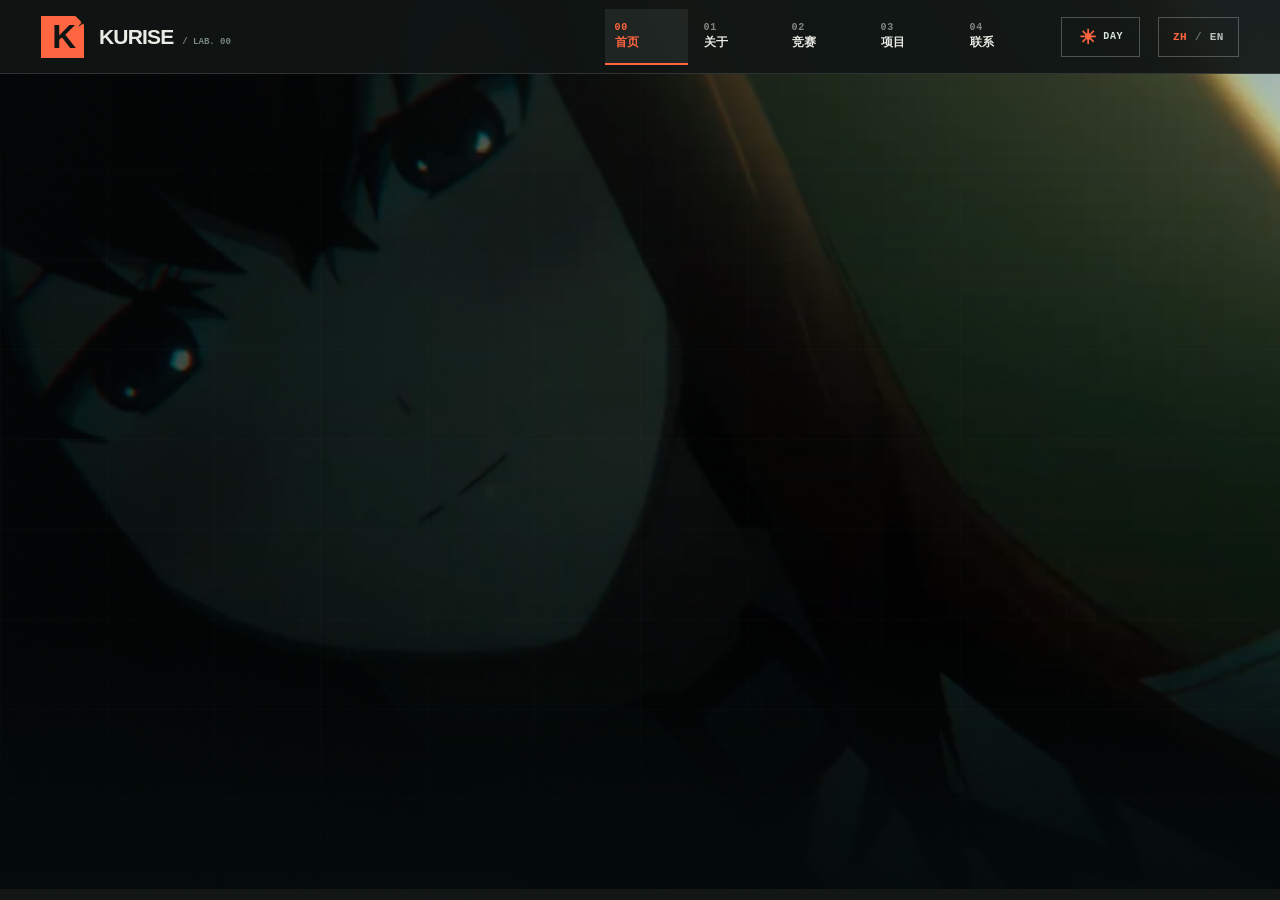
==== loading.html @ 40224e07 "Add files via upload" ====
<!doctype html>
<html lang="zh-CN">
<head>
<meta charset="utf-8">
<meta name="viewport" content="width=device-width,initial-scale=1,viewport-fit=cover">
<meta name="theme-color" content="#070b09">
<title>WORLD LINE DIVERGENCE // KURISE</title>
<style>
:root{color-scheme:dark;--ink:#e8ece5;--muted:#82958a;--signal:#ff905c;--signal-bright:#ffba79;--edge:#cadccc32;--bg:#070b09;--mono:Consolas,'SFMono-Regular','Liberation Mono',monospace;--display:'Bahnschrift Condensed','Arial Narrow',Impact,Arial,sans-serif}
*,*::before,*::after{box-sizing:border-box}
html,body{width:100%;min-height:100%;margin:0;overflow:hidden;background:var(--bg);color:var(--ink)}
body{height:100dvh;font-family:var(--mono)}button{font:inherit;cursor:pointer}
.scene{position:relative;isolation:isolate;display:grid;grid-template-rows:72px minmax(0,1fr) 71px;height:100%;min-height:380px;overflow:hidden;background:radial-gradient(ellipse 65% 60% at 50% 49%,#213028 0%,#0b1710 42%,#070b09 88%)}
.scene::before{content:'';position:absolute;inset:-10%;z-index:-2;pointer-events:none;background:radial-gradient(circle at 50% 48%,#ff905c0a 0 13%,transparent 52%);animation:ambient 4.6s ease-in-out infinite alternate}
.scene::after{content:'';position:absolute;inset:0;z-index:14;pointer-events:none;opacity:.1;background-image:url("data:image/svg+xml,%3Csvg xmlns='http://www.w3.org/2000/svg' viewBox='0 0 220 220'%3E%3Cfilter id='n'%3E%3CfeTurbulence type='fractalNoise' baseFrequency='.7' numOctaves='2' stitchTiles='stitch'/%3E%3C/filter%3E%3Crect width='100%25' height='100%25' filter='url(%23n)' opacity='.24'/%3E%3C/svg%3E")}
@keyframes ambient{to{transform:scale(1.18);opacity:.38}}
.scan-grid{position:absolute;z-index:-1;inset:0;pointer-events:none;background-image:linear-gradient(90deg,#c8e8d30d 1px,transparent 1px),linear-gradient(#c8e8d30d 1px,transparent 1px);background-size:clamp(55px,7.1vw,108px) clamp(55px,7.1vw,108px);mask-image:linear-gradient(to bottom,transparent,#000 18%,#000 82%,transparent)}
.scan-line{position:absolute;left:0;right:0;top:50%;height:1px;background:linear-gradient(90deg,transparent,#f5a16a36,transparent);pointer-events:none;z-index:-1}
.corner{position:absolute;width:23px;height:23px;border-color:#d3e9d455;z-index:3;pointer-events:none}.corner.a{top:98px;left:4vw;border-top:1px solid;border-left:1px solid}.corner.b{top:98px;right:4vw;border-top:1px solid;border-right:1px solid}.corner.c{bottom:99px;left:4vw;border-bottom:1px solid;border-left:1px solid}.corner.d{bottom:99px;right:4vw;border-bottom:1px solid;border-right:1px solid}
.topline,.bottomline{display:flex;align-items:center;justify-content:space-between;gap:18px;position:relative;z-index:4;padding:0 clamp(20px,4vw,72px);font-size:10px;font-weight:700;letter-spacing:.11em}
.topline{border-bottom:1px solid var(--edge)}.bottomline{border-top:1px solid var(--edge)}
.logo{font:900 22px var(--display);letter-spacing:-.06em;white-space:nowrap}.logo i{font-style:normal;color:var(--signal)}
.system-label,.footer-label{color:var(--muted)}.system-label b{display:inline-block;width:7px;height:7px;background:var(--signal);box-shadow:0 0 16px #ff905caa;margin-right:10px;vertical-align:1px;animation:alive 1s steps(2,end) infinite}
@keyframes alive{50%{opacity:.25}}
.main{position:relative;min-height:0;display:flex;flex-direction:column;justify-content:center;align-items:center;gap:0;padding:24px clamp(12px,4vw,72px);z-index:3}
.overline{width:min(1040px,100%);display:flex;align-items:center;justify-content:space-between;gap:12px;font-size:10px;font-weight:700;letter-spacing:.13em;color:var(--muted);padding-bottom:21px;border-bottom:1px solid #a9c5b249}.overline span:first-child{color:var(--signal)}
.stage{position:relative;width:min(1170px,100%);display:flex;flex-direction:column;align-items:center;text-align:center;padding:clamp(42px,8vh,88px) 0 clamp(34px,6.2vh,70px);transform-origin:50% 50%;will-change:transform,opacity,filter}
.kicker{font:900 clamp(20px,2.8vw,38px) var(--display);letter-spacing:.145em;text-transform:uppercase;margin:0;color:#dfe8dd;line-height:1.05}.kicker strong{font-weight:900;color:var(--signal)}
.kicker-sub{font-size:10px;letter-spacing:.34em;color:#839a8b;margin-top:13px}
.number-frame{width:100%;position:relative;display:flex;justify-content:center;align-items:center;margin:clamp(23px,4.3vh,53px) 0 17px}
.number-frame::before,.number-frame::after{content:'';position:absolute;top:50%;width:clamp(13px,3vw,42px);height:1px;background:#efaf8368}.number-frame::before{left:0}.number-frame::after{right:0}
.number{display:flex;align-items:flex-end;justify-content:center;white-space:nowrap;color:var(--signal);font:400 clamp(47px,11.6vw,168px)/1 var(--mono);letter-spacing:-.105em;text-shadow:0 0 13px #e9693149,0 0 75px #f078392b;font-variant-numeric:tabular-nums;transition:color .22s,text-shadow .22s}
.number-value{display:inline-block;width:9ch;min-width:9ch;text-align:right;font-variant-numeric:tabular-nums;will-change:transform}.percent-sign{font-size:.24em;align-self:flex-end;line-height:1.65;margin-left:.05em;letter-spacing:0}
.number::selection{background:var(--signal);color:#121914}
.number-signal{height:2px;background:linear-gradient(90deg,transparent,#e79259 32%,#ffe3a6 50%,#e79259 70%,transparent);width:min(75%,820px);opacity:.35;transform-origin:center;transition:opacity .3s,width .3s,filter .3s}
.readout{width:min(1040px,100%);display:flex;justify-content:space-between;gap:14px;font-size:10px;letter-spacing:.09em;font-weight:700;color:#9bad9d}.readout strong{font-weight:700;color:var(--signal)}
.progress-track{width:min(1040px,100%);height:2px;background:#2d3d33;margin:17px 0 25px;position:relative;overflow:hidden}.progress-fill{height:100%;width:0;background:var(--signal);box-shadow:0 0 14px #ffa777;transition:width .16s linear}
.footnote{width:min(1040px,100%);display:flex;justify-content:space-between;gap:14px;border-top:1px solid #a9c5b249;padding-top:23px;font-size:10px;letter-spacing:.1em;color:#81978a}.footnote span:last-child{color:#d7e4d7;text-align:right}
.skip{padding:13px 18px;border:1px solid #f78f5d9c;background:transparent;color:var(--signal);font-size:10px;font-weight:800;letter-spacing:.09em;transition:background .25s,color .25s,transform .25s;white-space:nowrap}.skip:hover,.skip:focus-visible{background:var(--signal);color:#101715;transform:translateY(-2px);outline:none}.skip:disabled{opacity:.35;cursor:default;transform:none}
.scene.is-locked .number{color:var(--signal-bright);text-shadow:0 0 15px #ffc17baf,0 0 100px #f78a52a3}.scene.is-locked .number-signal{width:95%;opacity:1;filter:drop-shadow(0 0 10px #ff9e6a)}
.scene.is-exiting .stage{animation:number-exit .72s cubic-bezier(.2,.75,.36,1) both}.scene.is-exiting .topline,.scene.is-exiting .bottomline,.scene.is-exiting .corner,.scene.is-exiting .overline,.scene.is-exiting .footnote,.scene.is-exiting .readout,.scene.is-exiting .progress-track{animation:quiet-exit .38s ease-out both}
.scene.is-exiting::before{animation:none}
@keyframes number-exit{0%{transform:scale(1);opacity:1;filter:blur(0)}27%{transform:scale(1.05);opacity:1;filter:blur(0)}100%{transform:scale(2.4);opacity:0;filter:blur(24px)}}
@keyframes quiet-exit{to{opacity:0}}
@media(max-width:720px){.scene{grid-template-rows:62px minmax(0,1fr) 78px}.topline,.bottomline{padding:0 18px}.system-label{font-size:0}.system-label b{margin:0}.footer-label{max-width:48%;line-height:1.5;font-size:8px}.main{padding:10px 15px}.overline,.readout,.footnote{font-size:8px}.overline{padding-bottom:16px}.stage{padding:48px 0 45px}.kicker{font-size:clamp(18px,5vw,30px);letter-spacing:.07em}.kicker-sub{font-size:8px;letter-spacing:.14em}.number{font-size:clamp(40px,10.3vw,78px);letter-spacing:-.11em}.number-value{min-width:9ch;width:9ch}.percent-sign{margin-left:.02em}.footnote{line-height:1.5}.corner.a,.corner.b{top:82px}.corner.c,.corner.d{bottom:97px}}
@media(max-height:540px){.scene{grid-template-rows:48px minmax(0,1fr) 48px;min-height:0}.stage{padding:16px 0}.kicker-sub{display:none}.number-frame{margin:17px 0 10px}.number{font-size:clamp(40px,9vw,90px)}.overline{padding-bottom:9px}.footnote{padding-top:8px}.progress-track{margin:9px 0 10px}.skip{padding:9px 12px}.corner{display:none}}
@media(prefers-reduced-motion:reduce){.scene::before,.system-label b{animation:none}.stage,.topline,.bottomline,.corner,.overline,.footnote,.readout,.progress-track{animation-duration:.15s!important}.scene.is-exiting .stage{animation:number-exit-reduced .25s ease-in both}@keyframes number-exit-reduced{to{opacity:0;transform:scale(1.07)}}}

/* v10 / CRT meter inspired by the supplied personal intro, but using KURISE's colors. */
.crt-screen{position:absolute;inset:0;z-index:10;pointer-events:none;opacity:.38;
 background:repeating-linear-gradient(0deg,rgba(202,92,48,.095) 0 1px,transparent 1px 5px);
 animation:crt-scan 8s linear infinite}
.crt-glow{position:absolute;inset:0;z-index:11;pointer-events:none;
 box-shadow:inset 0 0 120px rgba(210,67,25,.18),inset 0 0 210px rgba(0,0,0,.55)}
.flash-burst{position:absolute;inset:0;z-index:12;pointer-events:none;opacity:0;
 background:radial-gradient(ellipse at center,rgba(255,150,78,.54),rgba(240,65,29,.16) 37%,transparent 76%)}
.scene:not(.is-locked) .number{filter:blur(.65px);animation:crt-number 80ms steps(2,end) infinite}
.scene.is-locked .number{filter:none;animation:none;color:#ffc482;
 text-shadow:0 0 18px rgba(255,197,122,.82),0 0 72px rgba(237,89,27,.48)}
.scene.is-exiting .stage{animation:worldline-zoom-out .66s cubic-bezier(.16,.9,.48,1) both!important}
.scene.is-exiting .flash-burst{animation:worldline-flash .57s ease-out both}
.scene.is-exiting .crt-screen{opacity:.15}
@keyframes crt-scan{to{background-position:0 24px}}
@keyframes crt-number{50%{opacity:.88}}
@keyframes worldline-zoom-out{0%{transform:scale(1);filter:blur(0);opacity:1}35%{transform:scale(1.38);filter:blur(2px);opacity:1}100%{transform:scale(3.15);filter:blur(20px);opacity:0}}
@keyframes worldline-flash{0%,100%{opacity:0}18%{opacity:.8}38%{opacity:.24}}
@media(prefers-reduced-motion:reduce){.crt-screen,.scene:not(.is-locked) .number{animation:none}.scene.is-exiting .stage{animation:worldline-simple-exit .23s ease-in both!important}.scene.is-exiting .flash-burst{animation:none}
 @keyframes worldline-simple-exit{to{opacity:0;transform:scale(1.07)}}}
@media (max-width:600px){.crt-screen{opacity:.24}.crt-glow{box-shadow:inset 0 0 70px rgba(210,67,25,.13)}}
</style>
</head>
<body>
<div class="scene" id="scene" role="group" aria-label="World line divergence loading animation">
  <div class="crt-screen" aria-hidden="true"></div><div class="crt-glow" aria-hidden="true"></div><div class="flash-burst" aria-hidden="true"></div>
  <div class="scan-grid" aria-hidden="true"></div><div class="scan-line" aria-hidden="true"></div>
  <span class="corner a" aria-hidden="true"></span><span class="corner b" aria-hidden="true"></span><span class="corner c" aria-hidden="true"></span><span class="corner d" aria-hidden="true"></span>
  <header class="topline"><div class="logo">KURISE<i> // </i>LAB.</div><div class="system-label"><b></b>WORLD LINE OBSERVATION SYSTEM / INITIALIZING</div></header>
  <main class="main">
    <div class="overline"><span>FUTURE GADGET / #001</span><span id="systemStatus">OBSERVING WORLD LINES</span></div>
    <div class="stage" id="stage">
      <h1 class="kicker">DIVERGENCE <strong>METER</strong></h1>
      <div class="kicker-sub">世界线变动率 / WORLD LINE DIVERGENCE</div>
      <div class="number-frame"><div class="number" aria-label="World line divergence meter"><span class="number-value" id="digits" aria-hidden="true">0.000000</span><span class="percent-sign">%</span></div></div>
      <div class="number-signal" aria-hidden="true"></div>
    </div>
    <div class="readout"><strong id="signalStatus">READING STEINER / SCANNING …</strong><span id="elapsedStatus">ACQUISITION / 00:00</span></div>
    <div class="progress-track" aria-hidden="true"><div class="progress-fill" id="progressFill"></div></div>
    <div class="footnote"><span id="resourceStatus">SYSTEM / INITIALIZING</span><span id="worldlineStatus">TARGET WORLD LINE / UNCONFIRMED</span></div>
  </main>
  <footer class="bottomline"><span class="footer-label">THIS IS THE CHOICE OF STEINS;GATE / KURISE</span><button class="skip" id="skip" type="button">SKIP / ENTER ↗</button></footer>
</div>
<script>
/* KURISE V10 / WORLD LINE ACQUISITION
 * Uses the supplied intro's full-number scrambling and CRT -> zoom/flash rhythm.
 * Preserves the requested random [-1,7) six-decimal value, never a fixed target.
 * Minimum 300ms, then wait for the actual homepage critical resources.
 */
(()=>{'use strict';
 const OPT={MIN_MS:300,CHANGE_MS:32,LOCK_PAUSE_MS:120,ZOOM_MS:660,MAX_WAIT_MS:9000};
 const CRITICAL=[
  './index.html',
  './css/original.css?v=11','./css/spa.css?v=11','./css/v5.css?v=11','./css/v6.css?v=11',
  './css/v7.css?v=11','./css/v8.css?v=11','./css/v9.css?v=11','./css/v11.css?v=11',
  './js/typography.js?v=11','./js/slide-reveal.js?v=11','./js/content.js?v=11',
  './js/projects.js?v=11','./js/flow-points.js?v=11','./js/router.js?v=11',
  './js/worldline.js?v=11','./js/theme.js?v=11','./js/contact-film.js?v=11'
 ];
 const $=id=>document.getElementById(id),scene=$('scene'),digits=$('digits'),signal=$('signalStatus'),
  elapsed=$('elapsedStatus'),resources=$('resourceStatus'),line=$('progressFill'),
  state=$('systemStatus'),worldline=$('worldlineStatus'),skip=$('skip');
 const params=new URLSearchParams(location.search);
 const requested=params.get('dest')||'index';
 const dest=/^(index|about|competition|project|contact|research)$/.test(requested)?requested:'index';
 const reduce=matchMedia('(prefers-reduced-motion: reduce)').matches;
 const born=performance.now();
 let total=0,settled=0,failures=0,phase='scanning',previous='',final='',navigated=false;
 let scrambleTicker,progressTicker;
 let firstVideo=null;
 function randomUnit(){
  const c=(typeof crypto!=='undefined'?crypto:null);
  if(c&&typeof c.getRandomValues==='function'){
   const buf=new Uint32Array(1);c.getRandomValues(buf);return buf[0]/4294967296;
  }
  return Math.random();
 }
 function fresh(){
  let output;
  do{output=((Math.floor(randomUnit()*8000000)-1000000)/1000000).toFixed(6)}while(output===previous);
  previous=output;
  return output;
 }
 // Immediately begin changing the *entire* number; no positional locks.
 function scramble(){if(phase==='scanning')digits.textContent=fresh()}
 scramble();scrambleTicker=setInterval(scramble,OPT.CHANGE_MS);
 function track(promise){
  total++;
  Promise.resolve(promise).then(()=>{settled++},()=>{settled++;failures++});
 }
 function cached(url){
  return fetch(url,{cache:'force-cache'}).then(async r=>{
   if(!r.ok)throw Error(r.status+' '+url);
   await r.arrayBuffer();
  });
 }
 // Chromium/Firefox prohibit fetch(file://); do not hold the loader on a false failure.
 if(/^https?:$/.test(location.protocol))CRITICAL.forEach(f=>track(cached(f)));
 track(new Promise((resolve,reject)=>{
  const image=new Image();let ended=false;
  const deadline=setTimeout(()=>finish(false),4500);
  function finish(ok){if(ended)return;ended=true;clearTimeout(deadline);ok?resolve():reject(Error('poster unavailable'))}
  image.onload=()=>finish(true);image.onerror=()=>finish(false);
  image.src='./assets/worldline-poster.jpg?v=11';
  if(image.complete&&image.naturalWidth)finish(true);
 }));
 track(new Promise((resolve,reject)=>{
  const film=document.createElement('video');firstVideo=film;
  film.preload='auto';film.muted=true;film.playsInline=true;
  let ended=false;
  const deadline=setTimeout(()=>finish(false),6000);
  function finish(ok){if(ended)return;ended=true;clearTimeout(deadline);
   film.removeAttribute('src');try{film.load()}catch(e){};firstVideo=null;
   ok?resolve():reject(Error('video first frame unavailable'));
  }
  film.addEventListener('loadeddata',()=>finish(true),{once:true});
  film.addEventListener('error',()=>finish(false),{once:true});
  film.src='./assets/worldline-background.mp4?v=11';
  try{film.load()}catch(e){finish(false)}
 }));
 function formatTime(ms){const s=Math.floor(ms/1000);return String(Math.floor(s/60)).padStart(2,'0')+':'+String(s%60).padStart(2,'0')}
 function paintProgress(){
  if(phase!=='scanning')return;
  const elapsedMs=performance.now()-born,minFraction=Math.min(1,elapsedMs/OPT.MIN_MS);
  const ratio=total?settled/total:1;
  const pct=Math.min(99,Math.round((ratio*.92+minFraction*.08)*100));
  elapsed.textContent='ACQUISITION / '+formatTime(elapsedMs);
  line.style.width=pct+'%';
  resources.textContent='HOMEPAGE / '+settled+' OF '+total+' READY'+(failures?' · '+failures+' FAILED':'');
  state.textContent=settled>=total?'SIGNAL ACQUIRED':'INITIALIZING MAIN PAGE';
  signal.textContent='WORLD LINE / '+String(pct).padStart(2,'0')+'% LOADED';
  if(elapsedMs>=OPT.MIN_MS&&(settled>=total||elapsedMs>=OPT.MAX_WAIT_MS))lock();
 }
 function stop(){clearInterval(scrambleTicker);clearInterval(progressTicker)}
 function fieldName(n){
  if(n<0)return 'OMEGA / Ω';
  if(n<1)return 'ALPHA / α';
  if(n<2)return 'BETA / β';
  if(n<3)return 'GAMMA / γ';
  if(n<4)return 'DELTA / δ';
  if(n<5)return 'EPSILON / ε';
  return 'UNREGISTERED';
 }
 function lock(){
  if(phase!=='scanning')return;
  phase='locked';stop();
  final=fresh();digits.textContent=final;
  scene.classList.add('is-locked');
  state.textContent='WORLD LINE CONFIRMED';
  signal.textContent='DIVERGENCE CONFIRMED / '+final+'%';
  resources.textContent=failures?'NETWORK DEGRADED / CONTINUE':'HOMEPAGE / PREPARED';
  worldline.textContent='WORLD LINE / '+fieldName(Number(final))+' / '+final+'%';
  line.style.width='100%';skip.disabled=true;
  setTimeout(()=>{
   scene.classList.add('is-exiting');
   setTimeout(navigate,reduce?230:OPT.ZOOM_MS);
  },OPT.LOCK_PAUSE_MS);
 }
 function navigate(){
  if(navigated)return;navigated=true;
  try{sessionStorage.setItem('kurise-intro-seen-v5','1');
      sessionStorage.setItem('kurise-last-worldline',final);
      sessionStorage.setItem('kurise-last-worldline-field',fieldName(Number(final)))}catch(e){}
  location.replace('./index.html?entered=1#'+encodeURIComponent(dest));
 }
 // Manual skip skips the waiting phase, but keeps the full random lock and exit.
 function skipIntro(){
  const remain=OPT.MIN_MS-(performance.now()-born);
  if(remain>0)setTimeout(lock,remain);else lock();
 }
 skip.addEventListener('click',skipIntro);
 document.addEventListener('keydown',e=>{if(e.key==='Escape')skipIntro()});
 progressTicker=setInterval(paintProgress,24);paintProgress();
 // Expose progress for optional future asset dependencies without artificial delays.
 window.KuriseLoader={
  waitUntil:track,forceEnter:skipIntro,
  get progress(){return{settled,total,failures,elapsed:performance.now()-born,locked:phase!=='scanning'}}
 };
})();
</script>
</body>
</html>
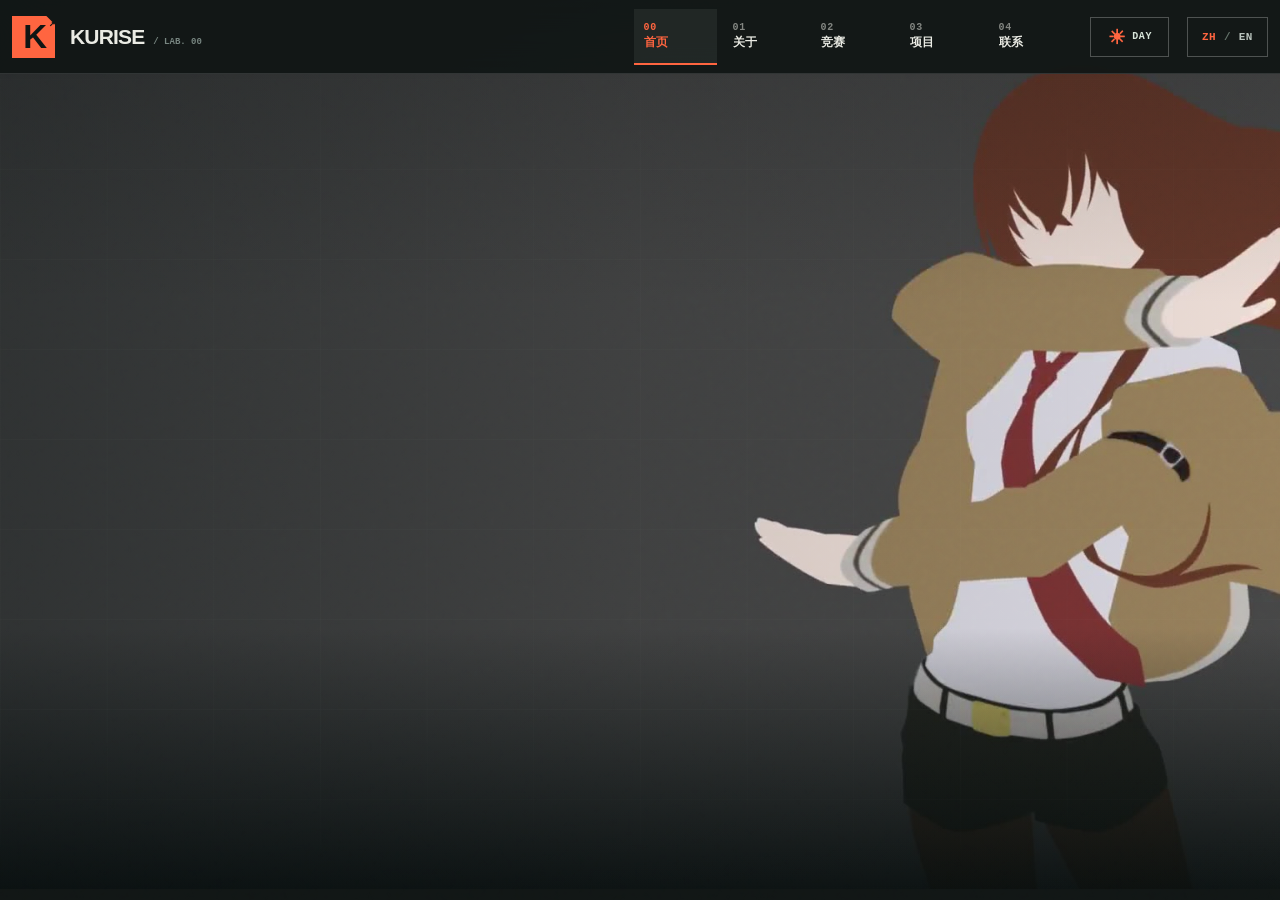
==== commit 33b9ac50: "Add files via upload" ====
--- a/loading.html
+++ b/loading.html
@@ -99,11 +99,11 @@
  const OPT={MIN_MS:300,CHANGE_MS:32,LOCK_PAUSE_MS:120,ZOOM_MS:660,MAX_WAIT_MS:9000};
  const CRITICAL=[
   './index.html',
-  './css/original.css?v=11','./css/spa.css?v=11','./css/v5.css?v=11','./css/v6.css?v=11',
-  './css/v7.css?v=11','./css/v8.css?v=11','./css/v9.css?v=11','./css/v11.css?v=11',
-  './js/typography.js?v=11','./js/slide-reveal.js?v=11','./js/content.js?v=11',
-  './js/projects.js?v=11','./js/flow-points.js?v=11','./js/router.js?v=11',
-  './js/worldline.js?v=11','./js/theme.js?v=11','./js/contact-film.js?v=11'
+  './css/original.css?v=14','./css/spa.css?v=14','./css/v5.css?v=14','./css/v6.css?v=14',
+  './css/v7.css?v=14','./css/v8.css?v=14','./css/v9.css?v=14','./css/v11.css?v=14','./css/v12.css?v=14','./css/v13.css?v=14','./css/v14.css?v=14',
+  './js/typography.js?v=14','./js/slide-reveal.js?v=14','./js/content.js?v=14',
+  './js/projects.js?v=14','./js/flow-points.js?v=14','./js/copy-reveal.js?v=14','./js/router.js?v=14',
+  './js/worldline.js?v=14','./js/theme.js?v=14','./js/contact-film.js?v=14'
  ];
  const $=id=>document.getElementById(id),scene=$('scene'),digits=$('digits'),signal=$('signalStatus'),
   elapsed=$('elapsedStatus'),resources=$('resourceStatus'),line=$('progressFill'),
@@ -149,7 +149,7 @@
   const deadline=setTimeout(()=>finish(false),4500);
   function finish(ok){if(ended)return;ended=true;clearTimeout(deadline);ok?resolve():reject(Error('poster unavailable'))}
   image.onload=()=>finish(true);image.onerror=()=>finish(false);
-  image.src='./assets/worldline-poster.jpg?v=11';
+  image.src='./assets/hero-kurisu-poster.jpg?v=14';
   if(image.complete&&image.naturalWidth)finish(true);
  }));
  track(new Promise((resolve,reject)=>{
@@ -163,7 +163,7 @@
   }
   film.addEventListener('loadeddata',()=>finish(true),{once:true});
   film.addEventListener('error',()=>finish(false),{once:true});
-  film.src='./assets/worldline-background.mp4?v=11';
+  film.src='./assets/hero-kurisu.mp4?v=14';
   try{film.load()}catch(e){finish(false)}
  }));
  function formatTime(ms){const s=Math.floor(ms/1000);return String(Math.floor(s/60)).padStart(2,'0')+':'+String(s%60).padStart(2,'0')}
